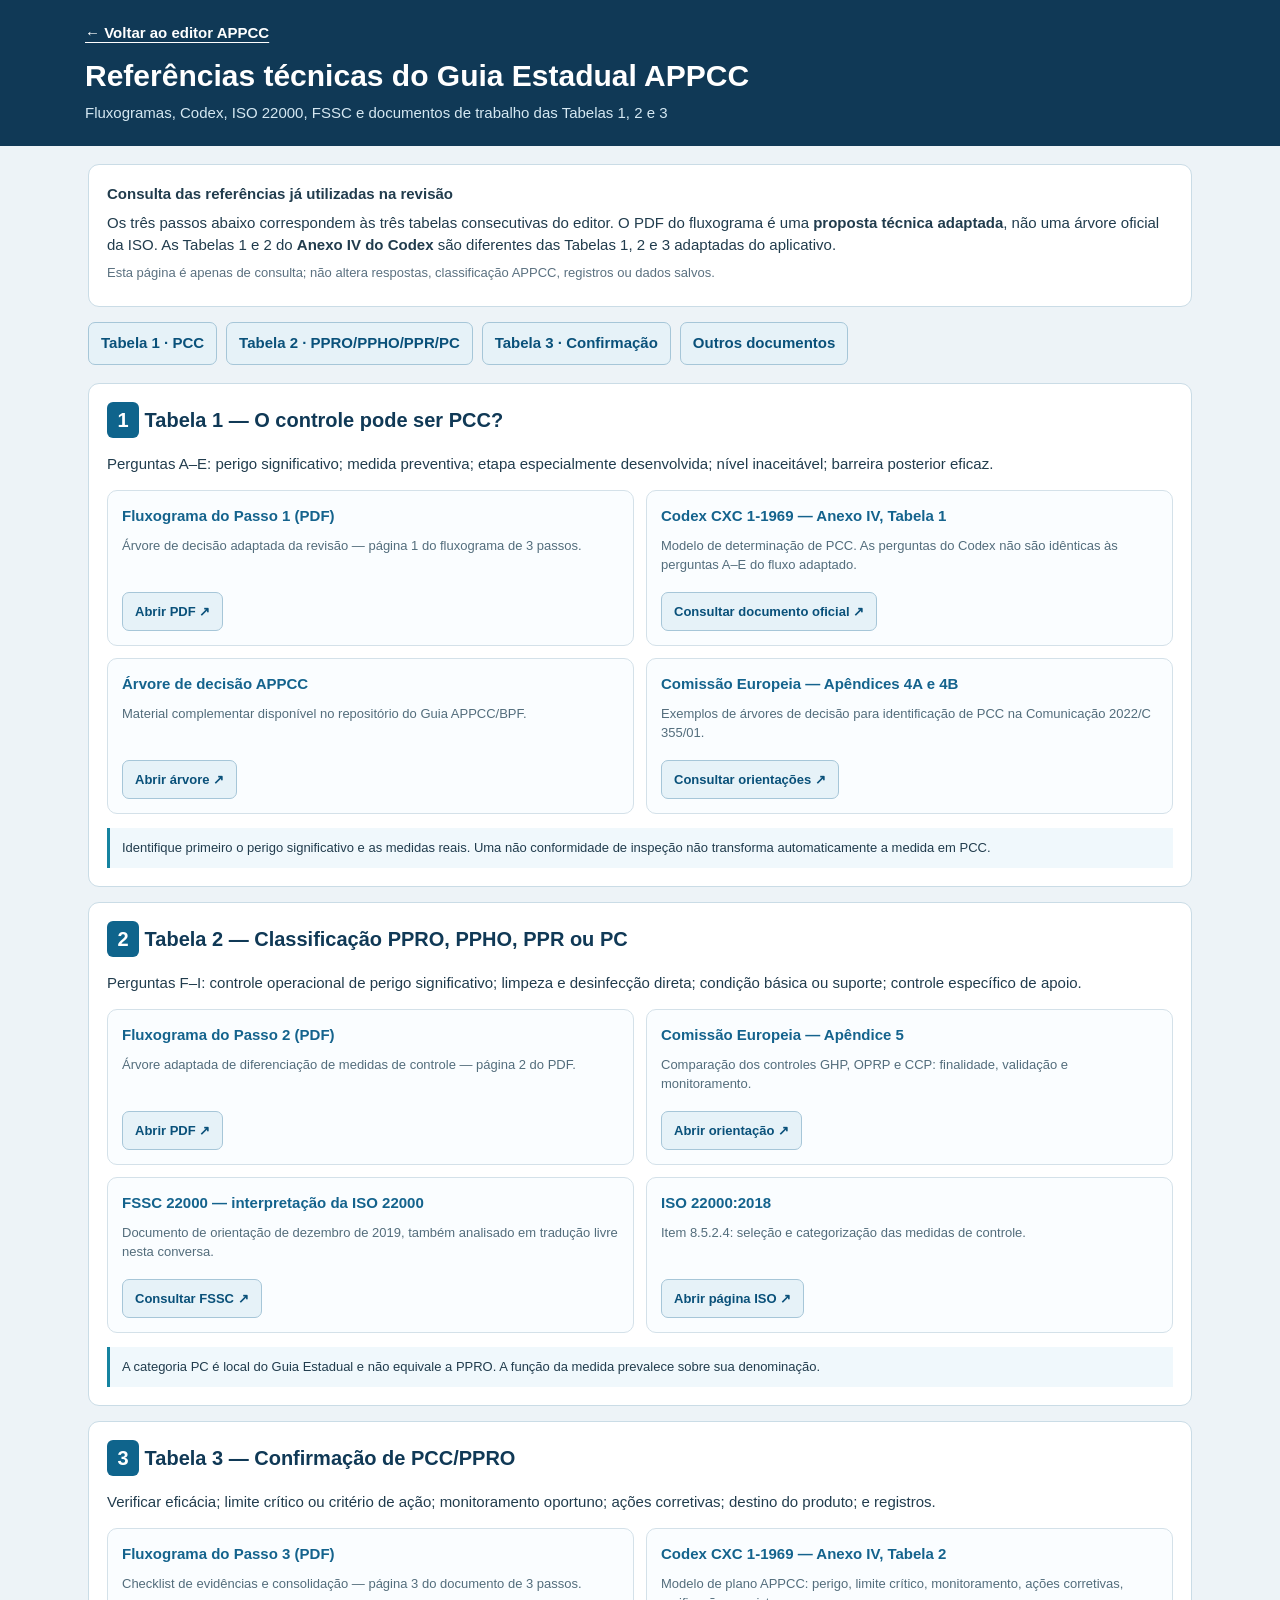
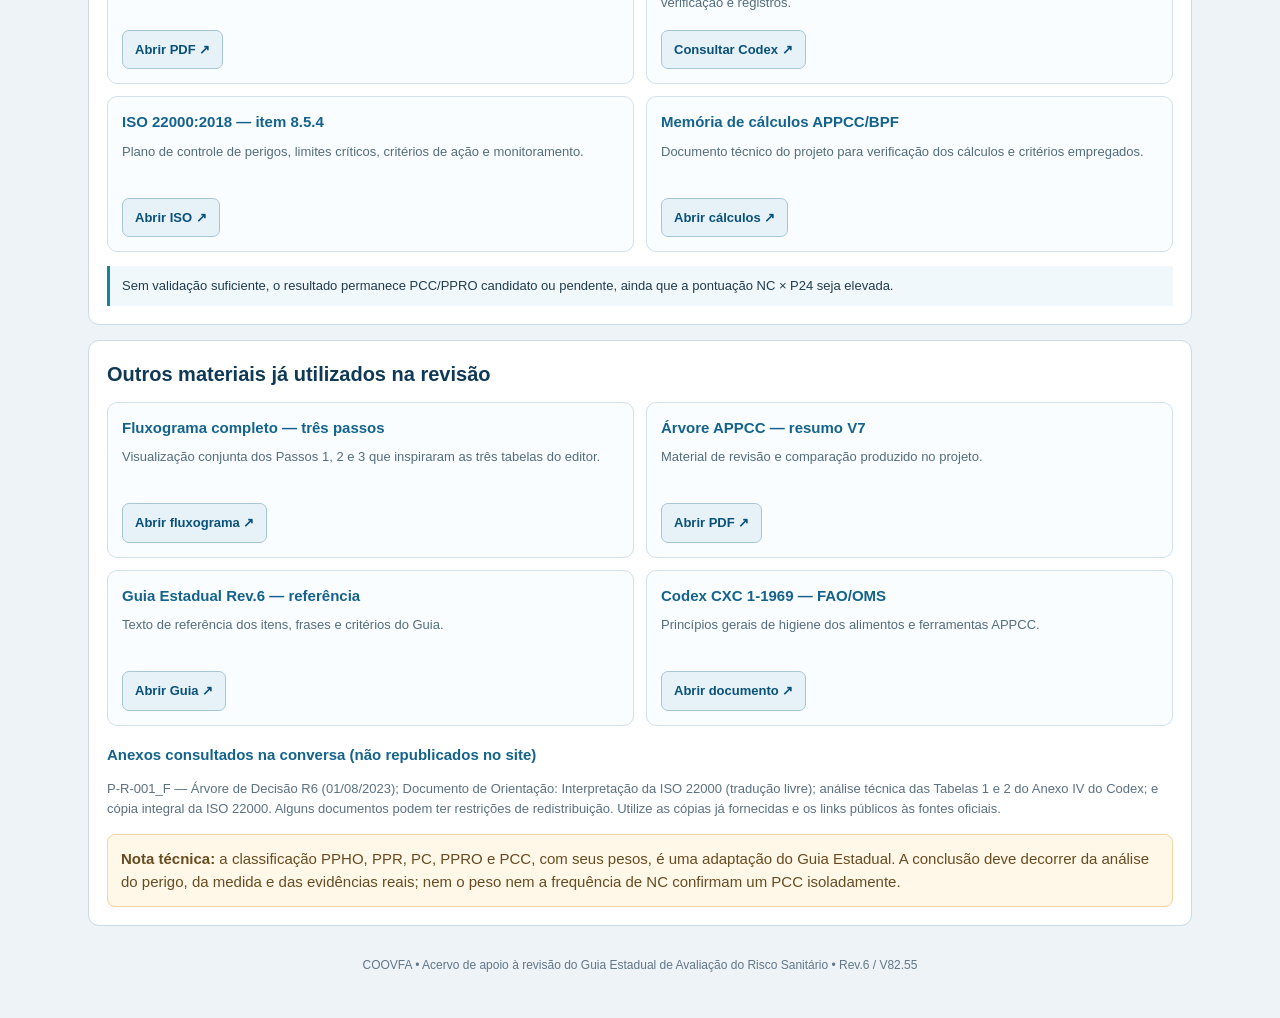
==== referencias.html @ 7331a913 "Adicionar acervo de referências das Tabelas APPCC 1, 2 e 3" ====
<!DOCTYPE html><html lang="pt-BR"><head><meta charset="utf-8"><meta name="viewport" content="width=device-width,initial-scale=1"><meta name="theme-color" content="#103956"><title>Referências técnicas — Guia Estadual APPCC</title><style>
:root{color-scheme:light;--navy:#103956;--blue:#14638d;--line:#cadce6;--ink:#213c4d;--bg:#edf3f7}*{box-sizing:border-box}body{margin:0;color:var(--ink);background:var(--bg);font:15px/1.5 Arial,sans-serif}header{background:var(--navy);color:white;padding:22px max(18px,calc((100vw - 1110px)/2))}header h1{margin:8px 0 4px;font-size:clamp(22px,3vw,30px)}header p{color:#d5e8f2;margin:0}.back{color:white;font-weight:700;text-decoration:underline;text-underline-offset:4px}main{max-width:1140px;margin:0 auto;padding:18px}.intro,section{background:#fff;border:1px solid var(--line);border-radius:11px;margin:0 0 15px;padding:18px}.intro p{margin:6px 0}nav{display:flex;flex-wrap:wrap;gap:9px;margin:12px 0 18px}nav a,.card a{color:#0a517a;background:#e6f2f8;border:1px solid #a6c6d8;padding:9px 12px;border-radius:7px;font-weight:700;text-decoration:none;display:inline-block}nav a:hover,.card a:hover{background:#d6ebf6}h2{margin:0 0 10px;color:var(--navy);font-size:20px}h3{color:var(--blue);margin:0 0 8px;font-size:15px}.refs{display:grid;grid-template-columns:repeat(2,minmax(0,1fr));gap:12px;margin-top:13px}.card{border:1px solid #d4e1e9;border-radius:10px;background:#fafdff;padding:14px;min-width:0}.card p{font-size:13px;color:#536d7c;min-height:46px;margin:0 0 10px}.card a{font-size:13px}.note{border-left:3px solid #1583a0;background:#f0f8fc;padding:10px 12px;font-size:13px;margin:14px 0 0}.num{display:inline-block;background:#0f648c;border-radius:6px;color:white;padding:3px 8px;min-width:32px;text-align:center}.warning{background:#fff8e8;border:1px solid #f0d59f;border-radius:8px;padding:13px;margin-top:16px;color:#684b20}.minor{font-size:13px;color:#5b7180}footer{font-size:12px;text-align:center;color:#617687;padding:15px 0 26px}@media(max-width:700px){main{padding:10px}.refs{grid-template-columns:1fr}.intro,section{padding:14px}nav a{flex:1;min-width:120px;text-align:center}.card p{min-height:auto}}
@media print{header{background:#fff!important;color:#111}header p,.back,nav,.card a{display:none!important}main{padding:0}.intro,section,.card{break-inside:avoid}}
</style></head><body><header><a class="back" href="./index.html">← Voltar ao editor APPCC</a><h1>Referências técnicas do Guia Estadual APPCC</h1><p>Fluxogramas, Codex, ISO 22000, FSSC e documentos de trabalho das Tabelas 1, 2 e 3</p></header><main><div class="intro"><b>Consulta das referências já utilizadas na revisão</b><p>Os três passos abaixo correspondem às três tabelas consecutivas do editor. O PDF do fluxograma é uma <b>proposta técnica adaptada</b>, não uma árvore oficial da ISO. As Tabelas 1 e 2 do <b>Anexo IV do Codex</b> são diferentes das Tabelas 1, 2 e 3 adaptadas do aplicativo.</p><p class="minor">Esta página é apenas de consulta; não altera respostas, classificação APPCC, registros ou dados salvos.</p></div><nav aria-label="Índice das referências"><a href="#tabela1">Tabela 1 · PCC</a><a href="#tabela2">Tabela 2 · PPRO/PPHO/PPR/PC</a><a href="#tabela3">Tabela 3 · Confirmação</a><a href="#outras">Outros documentos</a></nav><section id="tabela1"><h2><span class="num">1</span> Tabela 1 — O controle pode ser PCC?</h2><p>Perguntas A–E: perigo significativo; medida preventiva; etapa especialmente desenvolvida; nível inaceitável; barreira posterior eficaz.</p><div class="refs"><article class="card"><h3>Fluxograma do Passo 1 (PDF)</h3><p>Árvore de decisão adaptada da revisão — página 1 do fluxograma de 3 passos.</p><a href="https://github.com/wernermoura2-web/guia-appcc-bpf/blob/main/APPCC_Fluxogramas_Passos_1_2_3.pdf#page=1" target="_blank" rel="noopener noreferrer">Abrir PDF ↗</a></article><article class="card"><h3>Codex CXC 1-1969 — Anexo IV, Tabela 1</h3><p>Modelo de determinação de PCC. As perguntas do Codex não são idênticas às perguntas A–E do fluxo adaptado.</p><a href="https://www.fao.org/fao-who-codexalimentarius/sh-proxy/it/?lnk=1&amp;url=https%3A%2F%2Fworkspace.fao.org%2Fsites%2Fcodex%2FStandards%2FCXC+1-1969%2FCXC_001e.pdf" target="_blank" rel="noopener noreferrer">Consultar documento oficial ↗</a></article><article class="card"><h3>Árvore de decisão APPCC</h3><p>Material complementar disponível no repositório do Guia APPCC/BPF.</p><a href="https://github.com/wernermoura2-web/guia-appcc-bpf/blob/main/Arvore_Decisao_APPCC.pdf" target="_blank" rel="noopener noreferrer">Abrir árvore ↗</a></article><article class="card"><h3>Comissão Europeia — Apêndices 4A e 4B</h3><p>Exemplos de árvores de decisão para identificação de PCC na Comunicação 2022/C 355/01.</p><a href="https://eur-lex.europa.eu/legal-content/EN/TXT/?uri=OJ%3AJOC_2022_355_R_0001" target="_blank" rel="noopener noreferrer">Consultar orientações ↗</a></article></div><p class="note">Identifique primeiro o perigo significativo e as medidas reais. Uma não conformidade de inspeção não transforma automaticamente a medida em PCC.</p></section><section id="tabela2"><h2><span class="num">2</span> Tabela 2 — Classificação PPRO, PPHO, PPR ou PC</h2><p>Perguntas F–I: controle operacional de perigo significativo; limpeza e desinfecção direta; condição básica ou suporte; controle específico de apoio.</p><div class="refs"><article class="card"><h3>Fluxograma do Passo 2 (PDF)</h3><p>Árvore adaptada de diferenciação de medidas de controle — página 2 do PDF.</p><a href="https://github.com/wernermoura2-web/guia-appcc-bpf/blob/main/APPCC_Fluxogramas_Passos_1_2_3.pdf#page=2" target="_blank" rel="noopener noreferrer">Abrir PDF ↗</a></article><article class="card"><h3>Comissão Europeia — Apêndice 5</h3><p>Comparação dos controles GHP, OPRP e CCP: finalidade, validação e monitoramento.</p><a href="https://eur-lex.europa.eu/legal-content/EN/TXT/?uri=OJ%3AJOC_2022_355_R_0001" target="_blank" rel="noopener noreferrer">Abrir orientação ↗</a></article><article class="card"><h3>FSSC 22000 — interpretação da ISO 22000</h3><p>Documento de orientação de dezembro de 2019, também analisado em tradução livre nesta conversa.</p><a href="https://www.fssc.com/insights/new-guidance-document-iso-22000-interpretation/" target="_blank" rel="noopener noreferrer">Consultar FSSC ↗</a></article><article class="card"><h3>ISO 22000:2018</h3><p>Item 8.5.2.4: seleção e categorização das medidas de controle.</p><a href="https://www.iso.org/standard/65464.html" target="_blank" rel="noopener noreferrer">Abrir página ISO ↗</a></article></div><p class="note">A categoria PC é local do Guia Estadual e não equivale a PPRO. A função da medida prevalece sobre sua denominação.</p></section><section id="tabela3"><h2><span class="num">3</span> Tabela 3 — Confirmação de PCC/PPRO</h2><p>Verificar eficácia; limite crítico ou critério de ação; monitoramento oportuno; ações corretivas; destino do produto; e registros.</p><div class="refs"><article class="card"><h3>Fluxograma do Passo 3 (PDF)</h3><p>Checklist de evidências e consolidação — página 3 do documento de 3 passos.</p><a href="https://github.com/wernermoura2-web/guia-appcc-bpf/blob/main/APPCC_Fluxogramas_Passos_1_2_3.pdf#page=3" target="_blank" rel="noopener noreferrer">Abrir PDF ↗</a></article><article class="card"><h3>Codex CXC 1-1969 — Anexo IV, Tabela 2</h3><p>Modelo de plano APPCC: perigo, limite crítico, monitoramento, ações corretivas, verificação e registros.</p><a href="https://www.fao.org/fao-who-codexalimentarius/sh-proxy/it/?lnk=1&amp;url=https%3A%2F%2Fworkspace.fao.org%2Fsites%2Fcodex%2FStandards%2FCXC+1-1969%2FCXC_001e.pdf" target="_blank" rel="noopener noreferrer">Consultar Codex ↗</a></article><article class="card"><h3>ISO 22000:2018 — item 8.5.4</h3><p>Plano de controle de perigos, limites críticos, critérios de ação e monitoramento.</p><a href="https://www.iso.org/standard/65464.html" target="_blank" rel="noopener noreferrer">Abrir ISO ↗</a></article><article class="card"><h3>Memória de cálculos APPCC/BPF</h3><p>Documento técnico do projeto para verificação dos cálculos e critérios empregados.</p><a href="https://github.com/wernermoura2-web/guia-appcc-bpf/blob/main/Calculos_APPCC_BPF.pdf" target="_blank" rel="noopener noreferrer">Abrir cálculos ↗</a></article></div><p class="note">Sem validação suficiente, o resultado permanece PCC/PPRO candidato ou pendente, ainda que a pontuação NC × P24 seja elevada.</p></section><section id="outras"><h2>Outros materiais já utilizados na revisão</h2><div class="refs"><article class="card"><h3>Fluxograma completo — três passos</h3><p>Visualização conjunta dos Passos 1, 2 e 3 que inspiraram as três tabelas do editor.</p><a href="https://github.com/wernermoura2-web/guia-appcc-bpf/blob/main/APPCC_Fluxogramas_Passos_1_2_3.pdf" target="_blank" rel="noopener noreferrer">Abrir fluxograma ↗</a></article><article class="card"><h3>Árvore APPCC — resumo V7</h3><p>Material de revisão e comparação produzido no projeto.</p><a href="https://github.com/wernermoura2-web/revisao-guia/blob/man/APPCC_Arvore_Com_Caminhos_Resumo_V7.pdf" target="_blank" rel="noopener noreferrer">Abrir PDF ↗</a></article><article class="card"><h3>Guia Estadual Rev.6 — referência</h3><p>Texto de referência dos itens, frases e critérios do Guia.</p><a href="https://github.com/wernermoura2-web/revisao-guia/blob/man/Guia_Rev6_Referencia.pdf" target="_blank" rel="noopener noreferrer">Abrir Guia ↗</a></article><article class="card"><h3>Codex CXC 1-1969 — FAO/OMS</h3><p>Princípios gerais de higiene dos alimentos e ferramentas APPCC.</p><a href="https://www.fao.org/fao-who-codexalimentarius/sh-proxy/it/?lnk=1&amp;url=https%3A%2F%2Fworkspace.fao.org%2Fsites%2Fcodex%2FStandards%2FCXC+1-1969%2FCXC_001e.pdf" target="_blank" rel="noopener noreferrer">Abrir documento ↗</a></article></div><h3 style="margin-top:18px">Anexos consultados na conversa (não republicados no site)</h3><p class="minor">P-R-001_F — Árvore de Decisão R6 (01/08/2023); Documento de Orientação: Interpretação da ISO 22000 (tradução livre); análise técnica das Tabelas 1 e 2 do Anexo IV do Codex; e cópia integral da ISO 22000. Alguns documentos podem ter restrições de redistribuição. Utilize as cópias já fornecidas e os links públicos às fontes oficiais.</p><div class="warning"><b>Nota técnica:</b> a classificação PPHO, PPR, PC, PPRO e PCC, com seus pesos, é uma adaptação do Guia Estadual. A conclusão deve decorrer da análise do perigo, da medida e das evidências reais; nem o peso nem a frequência de NC confirmam um PCC isoladamente.</div></section><footer>COOVFA • Acervo de apoio à revisão do Guia Estadual de Avaliação do Risco Sanitário • Rev.6 / V82.55</footer></main></body></html>
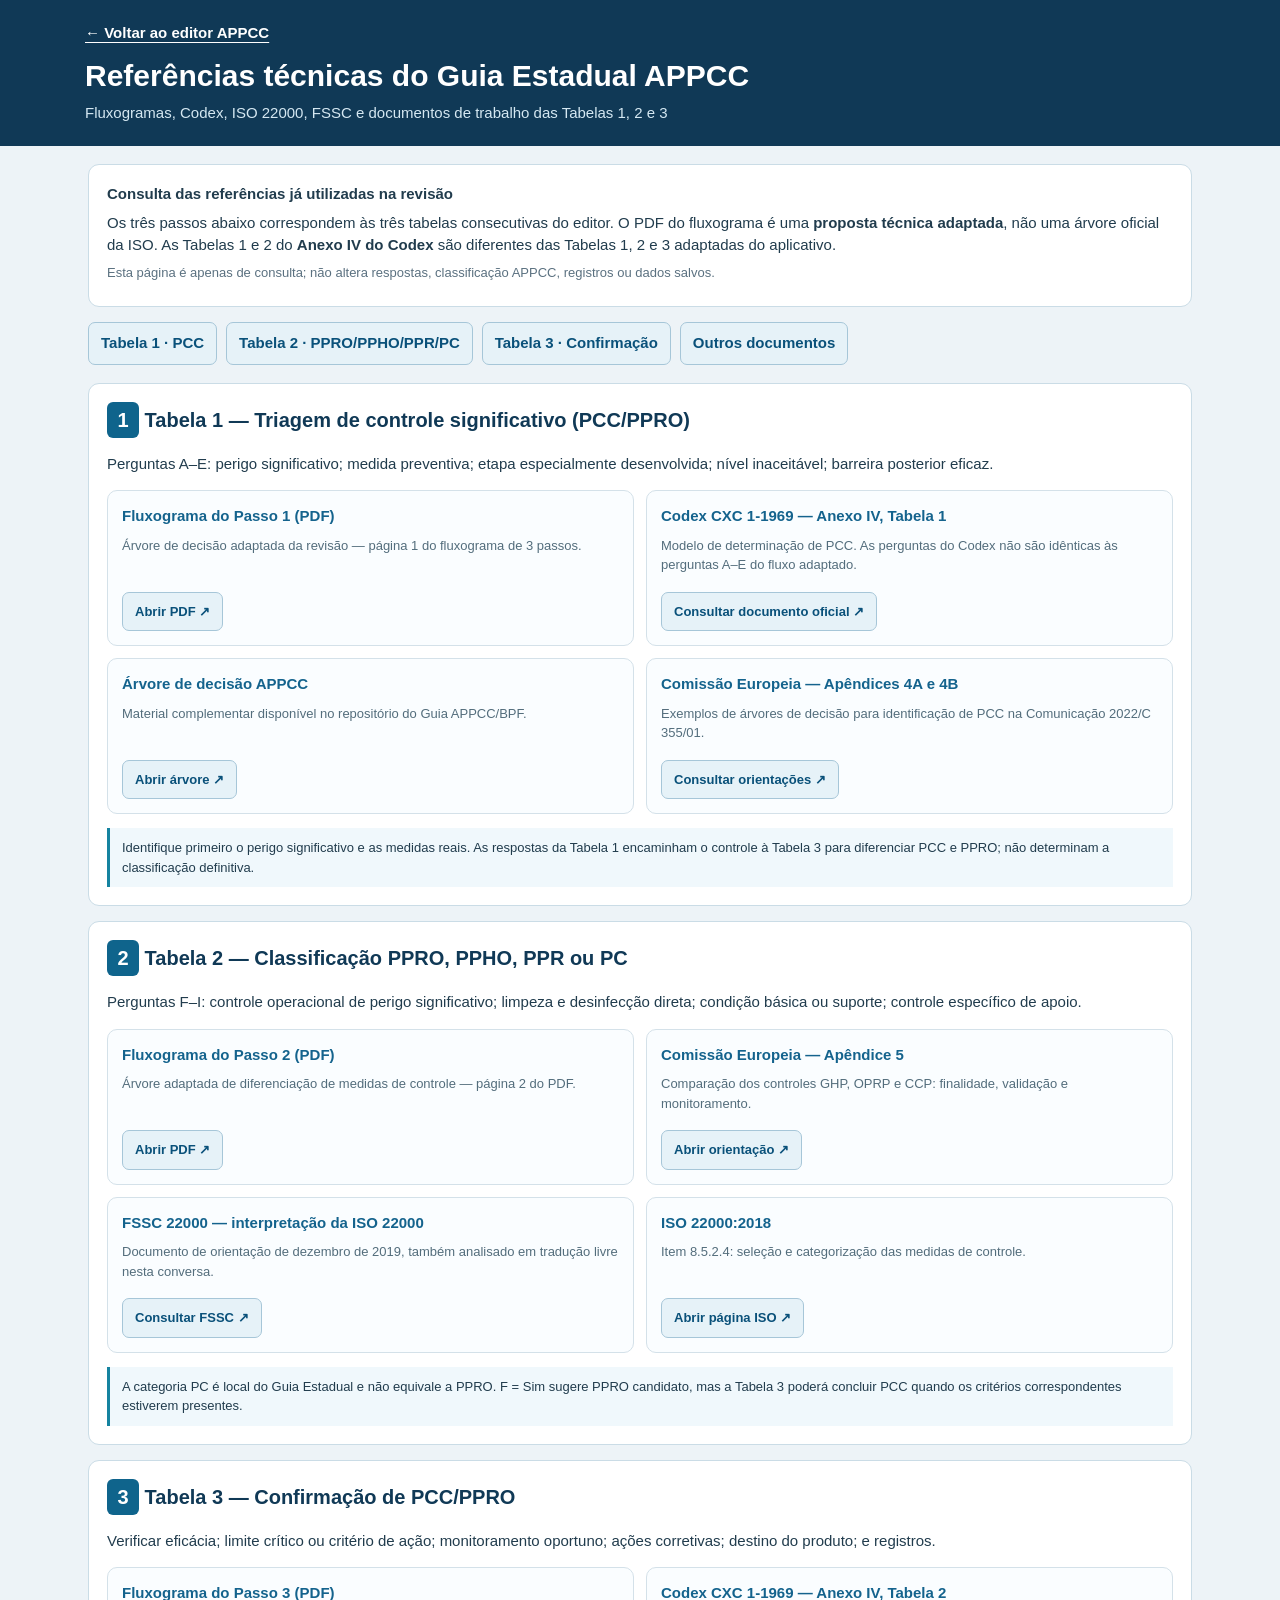
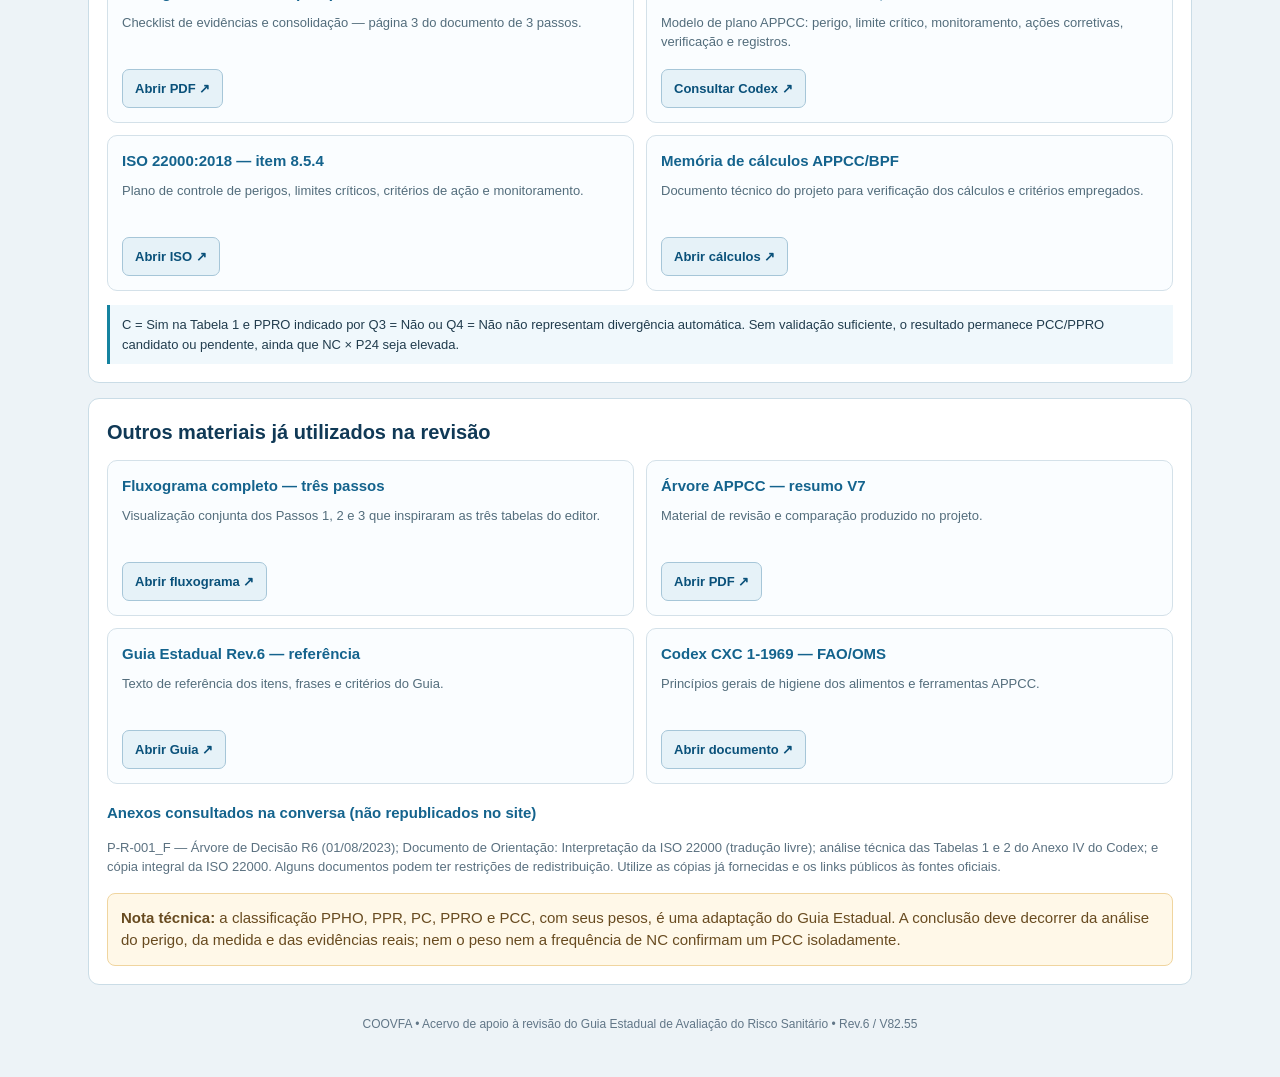
==== commit fef5dcf4: "Alinhar referências: T1 seleciona controle significativo e T3 distingue PCC/PPRO" ====
--- a/referencias.html
+++ b/referencias.html
@@ -1,4 +1,4 @@
 <!DOCTYPE html><html lang="pt-BR"><head><meta charset="utf-8"><meta name="viewport" content="width=device-width,initial-scale=1"><meta name="theme-color" content="#103956"><title>Referências técnicas — Guia Estadual APPCC</title><style>
 :root{color-scheme:light;--navy:#103956;--blue:#14638d;--line:#cadce6;--ink:#213c4d;--bg:#edf3f7}*{box-sizing:border-box}body{margin:0;color:var(--ink);background:var(--bg);font:15px/1.5 Arial,sans-serif}header{background:var(--navy);color:white;padding:22px max(18px,calc((100vw - 1110px)/2))}header h1{margin:8px 0 4px;font-size:clamp(22px,3vw,30px)}header p{color:#d5e8f2;margin:0}.back{color:white;font-weight:700;text-decoration:underline;text-underline-offset:4px}main{max-width:1140px;margin:0 auto;padding:18px}.intro,section{background:#fff;border:1px solid var(--line);border-radius:11px;margin:0 0 15px;padding:18px}.intro p{margin:6px 0}nav{display:flex;flex-wrap:wrap;gap:9px;margin:12px 0 18px}nav a,.card a{color:#0a517a;background:#e6f2f8;border:1px solid #a6c6d8;padding:9px 12px;border-radius:7px;font-weight:700;text-decoration:none;display:inline-block}nav a:hover,.card a:hover{background:#d6ebf6}h2{margin:0 0 10px;color:var(--navy);font-size:20px}h3{color:var(--blue);margin:0 0 8px;font-size:15px}.refs{display:grid;grid-template-columns:repeat(2,minmax(0,1fr));gap:12px;margin-top:13px}.card{border:1px solid #d4e1e9;border-radius:10px;background:#fafdff;padding:14px;min-width:0}.card p{font-size:13px;color:#536d7c;min-height:46px;margin:0 0 10px}.card a{font-size:13px}.note{border-left:3px solid #1583a0;background:#f0f8fc;padding:10px 12px;font-size:13px;margin:14px 0 0}.num{display:inline-block;background:#0f648c;border-radius:6px;color:white;padding:3px 8px;min-width:32px;text-align:center}.warning{background:#fff8e8;border:1px solid #f0d59f;border-radius:8px;padding:13px;margin-top:16px;color:#684b20}.minor{font-size:13px;color:#5b7180}footer{font-size:12px;text-align:center;color:#617687;padding:15px 0 26px}@media(max-width:700px){main{padding:10px}.refs{grid-template-columns:1fr}.intro,section{padding:14px}nav a{flex:1;min-width:120px;text-align:center}.card p{min-height:auto}}
 @media print{header{background:#fff!important;color:#111}header p,.back,nav,.card a{display:none!important}main{padding:0}.intro,section,.card{break-inside:avoid}}
-</style></head><body><header><a class="back" href="./index.html">← Voltar ao editor APPCC</a><h1>Referências técnicas do Guia Estadual APPCC</h1><p>Fluxogramas, Codex, ISO 22000, FSSC e documentos de trabalho das Tabelas 1, 2 e 3</p></header><main><div class="intro"><b>Consulta das referências já utilizadas na revisão</b><p>Os três passos abaixo correspondem às três tabelas consecutivas do editor. O PDF do fluxograma é uma <b>proposta técnica adaptada</b>, não uma árvore oficial da ISO. As Tabelas 1 e 2 do <b>Anexo IV do Codex</b> são diferentes das Tabelas 1, 2 e 3 adaptadas do aplicativo.</p><p class="minor">Esta página é apenas de consulta; não altera respostas, classificação APPCC, registros ou dados salvos.</p></div><nav aria-label="Índice das referências"><a href="#tabela1">Tabela 1 · PCC</a><a href="#tabela2">Tabela 2 · PPRO/PPHO/PPR/PC</a><a href="#tabela3">Tabela 3 · Confirmação</a><a href="#outras">Outros documentos</a></nav><section id="tabela1"><h2><span class="num">1</span> Tabela 1 — O controle pode ser PCC?</h2><p>Perguntas A–E: perigo significativo; medida preventiva; etapa especialmente desenvolvida; nível inaceitável; barreira posterior eficaz.</p><div class="refs"><article class="card"><h3>Fluxograma do Passo 1 (PDF)</h3><p>Árvore de decisão adaptada da revisão — página 1 do fluxograma de 3 passos.</p><a href="https://github.com/wernermoura2-web/guia-appcc-bpf/blob/main/APPCC_Fluxogramas_Passos_1_2_3.pdf#page=1" target="_blank" rel="noopener noreferrer">Abrir PDF ↗</a></article><article class="card"><h3>Codex CXC 1-1969 — Anexo IV, Tabela 1</h3><p>Modelo de determinação de PCC. As perguntas do Codex não são idênticas às perguntas A–E do fluxo adaptado.</p><a href="https://www.fao.org/fao-who-codexalimentarius/sh-proxy/it/?lnk=1&amp;url=https%3A%2F%2Fworkspace.fao.org%2Fsites%2Fcodex%2FStandards%2FCXC+1-1969%2FCXC_001e.pdf" target="_blank" rel="noopener noreferrer">Consultar documento oficial ↗</a></article><article class="card"><h3>Árvore de decisão APPCC</h3><p>Material complementar disponível no repositório do Guia APPCC/BPF.</p><a href="https://github.com/wernermoura2-web/guia-appcc-bpf/blob/main/Arvore_Decisao_APPCC.pdf" target="_blank" rel="noopener noreferrer">Abrir árvore ↗</a></article><article class="card"><h3>Comissão Europeia — Apêndices 4A e 4B</h3><p>Exemplos de árvores de decisão para identificação de PCC na Comunicação 2022/C 355/01.</p><a href="https://eur-lex.europa.eu/legal-content/EN/TXT/?uri=OJ%3AJOC_2022_355_R_0001" target="_blank" rel="noopener noreferrer">Consultar orientações ↗</a></article></div><p class="note">Identifique primeiro o perigo significativo e as medidas reais. Uma não conformidade de inspeção não transforma automaticamente a medida em PCC.</p></section><section id="tabela2"><h2><span class="num">2</span> Tabela 2 — Classificação PPRO, PPHO, PPR ou PC</h2><p>Perguntas F–I: controle operacional de perigo significativo; limpeza e desinfecção direta; condição básica ou suporte; controle específico de apoio.</p><div class="refs"><article class="card"><h3>Fluxograma do Passo 2 (PDF)</h3><p>Árvore adaptada de diferenciação de medidas de controle — página 2 do PDF.</p><a href="https://github.com/wernermoura2-web/guia-appcc-bpf/blob/main/APPCC_Fluxogramas_Passos_1_2_3.pdf#page=2" target="_blank" rel="noopener noreferrer">Abrir PDF ↗</a></article><article class="card"><h3>Comissão Europeia — Apêndice 5</h3><p>Comparação dos controles GHP, OPRP e CCP: finalidade, validação e monitoramento.</p><a href="https://eur-lex.europa.eu/legal-content/EN/TXT/?uri=OJ%3AJOC_2022_355_R_0001" target="_blank" rel="noopener noreferrer">Abrir orientação ↗</a></article><article class="card"><h3>FSSC 22000 — interpretação da ISO 22000</h3><p>Documento de orientação de dezembro de 2019, também analisado em tradução livre nesta conversa.</p><a href="https://www.fssc.com/insights/new-guidance-document-iso-22000-interpretation/" target="_blank" rel="noopener noreferrer">Consultar FSSC ↗</a></article><article class="card"><h3>ISO 22000:2018</h3><p>Item 8.5.2.4: seleção e categorização das medidas de controle.</p><a href="https://www.iso.org/standard/65464.html" target="_blank" rel="noopener noreferrer">Abrir página ISO ↗</a></article></div><p class="note">A categoria PC é local do Guia Estadual e não equivale a PPRO. A função da medida prevalece sobre sua denominação.</p></section><section id="tabela3"><h2><span class="num">3</span> Tabela 3 — Confirmação de PCC/PPRO</h2><p>Verificar eficácia; limite crítico ou critério de ação; monitoramento oportuno; ações corretivas; destino do produto; e registros.</p><div class="refs"><article class="card"><h3>Fluxograma do Passo 3 (PDF)</h3><p>Checklist de evidências e consolidação — página 3 do documento de 3 passos.</p><a href="https://github.com/wernermoura2-web/guia-appcc-bpf/blob/main/APPCC_Fluxogramas_Passos_1_2_3.pdf#page=3" target="_blank" rel="noopener noreferrer">Abrir PDF ↗</a></article><article class="card"><h3>Codex CXC 1-1969 — Anexo IV, Tabela 2</h3><p>Modelo de plano APPCC: perigo, limite crítico, monitoramento, ações corretivas, verificação e registros.</p><a href="https://www.fao.org/fao-who-codexalimentarius/sh-proxy/it/?lnk=1&amp;url=https%3A%2F%2Fworkspace.fao.org%2Fsites%2Fcodex%2FStandards%2FCXC+1-1969%2FCXC_001e.pdf" target="_blank" rel="noopener noreferrer">Consultar Codex ↗</a></article><article class="card"><h3>ISO 22000:2018 — item 8.5.4</h3><p>Plano de controle de perigos, limites críticos, critérios de ação e monitoramento.</p><a href="https://www.iso.org/standard/65464.html" target="_blank" rel="noopener noreferrer">Abrir ISO ↗</a></article><article class="card"><h3>Memória de cálculos APPCC/BPF</h3><p>Documento técnico do projeto para verificação dos cálculos e critérios empregados.</p><a href="https://github.com/wernermoura2-web/guia-appcc-bpf/blob/main/Calculos_APPCC_BPF.pdf" target="_blank" rel="noopener noreferrer">Abrir cálculos ↗</a></article></div><p class="note">Sem validação suficiente, o resultado permanece PCC/PPRO candidato ou pendente, ainda que a pontuação NC × P24 seja elevada.</p></section><section id="outras"><h2>Outros materiais já utilizados na revisão</h2><div class="refs"><article class="card"><h3>Fluxograma completo — três passos</h3><p>Visualização conjunta dos Passos 1, 2 e 3 que inspiraram as três tabelas do editor.</p><a href="https://github.com/wernermoura2-web/guia-appcc-bpf/blob/main/APPCC_Fluxogramas_Passos_1_2_3.pdf" target="_blank" rel="noopener noreferrer">Abrir fluxograma ↗</a></article><article class="card"><h3>Árvore APPCC — resumo V7</h3><p>Material de revisão e comparação produzido no projeto.</p><a href="https://github.com/wernermoura2-web/revisao-guia/blob/man/APPCC_Arvore_Com_Caminhos_Resumo_V7.pdf" target="_blank" rel="noopener noreferrer">Abrir PDF ↗</a></article><article class="card"><h3>Guia Estadual Rev.6 — referência</h3><p>Texto de referência dos itens, frases e critérios do Guia.</p><a href="https://github.com/wernermoura2-web/revisao-guia/blob/man/Guia_Rev6_Referencia.pdf" target="_blank" rel="noopener noreferrer">Abrir Guia ↗</a></article><article class="card"><h3>Codex CXC 1-1969 — FAO/OMS</h3><p>Princípios gerais de higiene dos alimentos e ferramentas APPCC.</p><a href="https://www.fao.org/fao-who-codexalimentarius/sh-proxy/it/?lnk=1&amp;url=https%3A%2F%2Fworkspace.fao.org%2Fsites%2Fcodex%2FStandards%2FCXC+1-1969%2FCXC_001e.pdf" target="_blank" rel="noopener noreferrer">Abrir documento ↗</a></article></div><h3 style="margin-top:18px">Anexos consultados na conversa (não republicados no site)</h3><p class="minor">P-R-001_F — Árvore de Decisão R6 (01/08/2023); Documento de Orientação: Interpretação da ISO 22000 (tradução livre); análise técnica das Tabelas 1 e 2 do Anexo IV do Codex; e cópia integral da ISO 22000. Alguns documentos podem ter restrições de redistribuição. Utilize as cópias já fornecidas e os links públicos às fontes oficiais.</p><div class="warning"><b>Nota técnica:</b> a classificação PPHO, PPR, PC, PPRO e PCC, com seus pesos, é uma adaptação do Guia Estadual. A conclusão deve decorrer da análise do perigo, da medida e das evidências reais; nem o peso nem a frequência de NC confirmam um PCC isoladamente.</div></section><footer>COOVFA • Acervo de apoio à revisão do Guia Estadual de Avaliação do Risco Sanitário • Rev.6 / V82.55</footer></main></body></html>+</style></head><body><header><a class="back" href="./index.html">← Voltar ao editor APPCC</a><h1>Referências técnicas do Guia Estadual APPCC</h1><p>Fluxogramas, Codex, ISO 22000, FSSC e documentos de trabalho das Tabelas 1, 2 e 3</p></header><main><div class="intro"><b>Consulta das referências já utilizadas na revisão</b><p>Os três passos abaixo correspondem às três tabelas consecutivas do editor. O PDF do fluxograma é uma <b>proposta técnica adaptada</b>, não uma árvore oficial da ISO. As Tabelas 1 e 2 do <b>Anexo IV do Codex</b> são diferentes das Tabelas 1, 2 e 3 adaptadas do aplicativo.</p><p class="minor">Esta página é apenas de consulta; não altera respostas, classificação APPCC, registros ou dados salvos.</p></div><nav aria-label="Índice das referências"><a href="#tabela1">Tabela 1 · PCC</a><a href="#tabela2">Tabela 2 · PPRO/PPHO/PPR/PC</a><a href="#tabela3">Tabela 3 · Confirmação</a><a href="#outras">Outros documentos</a></nav><section id="tabela1"><h2><span class="num">1</span> Tabela 1 — Triagem de controle significativo (PCC/PPRO)</h2><p>Perguntas A–E: perigo significativo; medida preventiva; etapa especialmente desenvolvida; nível inaceitável; barreira posterior eficaz.</p><div class="refs"><article class="card"><h3>Fluxograma do Passo 1 (PDF)</h3><p>Árvore de decisão adaptada da revisão — página 1 do fluxograma de 3 passos.</p><a href="https://github.com/wernermoura2-web/guia-appcc-bpf/blob/main/APPCC_Fluxogramas_Passos_1_2_3.pdf#page=1" target="_blank" rel="noopener noreferrer">Abrir PDF ↗</a></article><article class="card"><h3>Codex CXC 1-1969 — Anexo IV, Tabela 1</h3><p>Modelo de determinação de PCC. As perguntas do Codex não são idênticas às perguntas A–E do fluxo adaptado.</p><a href="https://www.fao.org/fao-who-codexalimentarius/sh-proxy/it/?lnk=1&amp;url=https%3A%2F%2Fworkspace.fao.org%2Fsites%2Fcodex%2FStandards%2FCXC+1-1969%2FCXC_001e.pdf" target="_blank" rel="noopener noreferrer">Consultar documento oficial ↗</a></article><article class="card"><h3>Árvore de decisão APPCC</h3><p>Material complementar disponível no repositório do Guia APPCC/BPF.</p><a href="https://github.com/wernermoura2-web/guia-appcc-bpf/blob/main/Arvore_Decisao_APPCC.pdf" target="_blank" rel="noopener noreferrer">Abrir árvore ↗</a></article><article class="card"><h3>Comissão Europeia — Apêndices 4A e 4B</h3><p>Exemplos de árvores de decisão para identificação de PCC na Comunicação 2022/C 355/01.</p><a href="https://eur-lex.europa.eu/legal-content/EN/TXT/?uri=OJ%3AJOC_2022_355_R_0001" target="_blank" rel="noopener noreferrer">Consultar orientações ↗</a></article></div><p class="note">Identifique primeiro o perigo significativo e as medidas reais. As respostas da Tabela 1 encaminham o controle à Tabela 3 para diferenciar PCC e PPRO; não determinam a classificação definitiva.</p></section><section id="tabela2"><h2><span class="num">2</span> Tabela 2 — Classificação PPRO, PPHO, PPR ou PC</h2><p>Perguntas F–I: controle operacional de perigo significativo; limpeza e desinfecção direta; condição básica ou suporte; controle específico de apoio.</p><div class="refs"><article class="card"><h3>Fluxograma do Passo 2 (PDF)</h3><p>Árvore adaptada de diferenciação de medidas de controle — página 2 do PDF.</p><a href="https://github.com/wernermoura2-web/guia-appcc-bpf/blob/main/APPCC_Fluxogramas_Passos_1_2_3.pdf#page=2" target="_blank" rel="noopener noreferrer">Abrir PDF ↗</a></article><article class="card"><h3>Comissão Europeia — Apêndice 5</h3><p>Comparação dos controles GHP, OPRP e CCP: finalidade, validação e monitoramento.</p><a href="https://eur-lex.europa.eu/legal-content/EN/TXT/?uri=OJ%3AJOC_2022_355_R_0001" target="_blank" rel="noopener noreferrer">Abrir orientação ↗</a></article><article class="card"><h3>FSSC 22000 — interpretação da ISO 22000</h3><p>Documento de orientação de dezembro de 2019, também analisado em tradução livre nesta conversa.</p><a href="https://www.fssc.com/insights/new-guidance-document-iso-22000-interpretation/" target="_blank" rel="noopener noreferrer">Consultar FSSC ↗</a></article><article class="card"><h3>ISO 22000:2018</h3><p>Item 8.5.2.4: seleção e categorização das medidas de controle.</p><a href="https://www.iso.org/standard/65464.html" target="_blank" rel="noopener noreferrer">Abrir página ISO ↗</a></article></div><p class="note">A categoria PC é local do Guia Estadual e não equivale a PPRO. F = Sim sugere PPRO candidato, mas a Tabela 3 poderá concluir PCC quando os critérios correspondentes estiverem presentes.</p></section><section id="tabela3"><h2><span class="num">3</span> Tabela 3 — Confirmação de PCC/PPRO</h2><p>Verificar eficácia; limite crítico ou critério de ação; monitoramento oportuno; ações corretivas; destino do produto; e registros.</p><div class="refs"><article class="card"><h3>Fluxograma do Passo 3 (PDF)</h3><p>Checklist de evidências e consolidação — página 3 do documento de 3 passos.</p><a href="https://github.com/wernermoura2-web/guia-appcc-bpf/blob/main/APPCC_Fluxogramas_Passos_1_2_3.pdf#page=3" target="_blank" rel="noopener noreferrer">Abrir PDF ↗</a></article><article class="card"><h3>Codex CXC 1-1969 — Anexo IV, Tabela 2</h3><p>Modelo de plano APPCC: perigo, limite crítico, monitoramento, ações corretivas, verificação e registros.</p><a href="https://www.fao.org/fao-who-codexalimentarius/sh-proxy/it/?lnk=1&amp;url=https%3A%2F%2Fworkspace.fao.org%2Fsites%2Fcodex%2FStandards%2FCXC+1-1969%2FCXC_001e.pdf" target="_blank" rel="noopener noreferrer">Consultar Codex ↗</a></article><article class="card"><h3>ISO 22000:2018 — item 8.5.4</h3><p>Plano de controle de perigos, limites críticos, critérios de ação e monitoramento.</p><a href="https://www.iso.org/standard/65464.html" target="_blank" rel="noopener noreferrer">Abrir ISO ↗</a></article><article class="card"><h3>Memória de cálculos APPCC/BPF</h3><p>Documento técnico do projeto para verificação dos cálculos e critérios empregados.</p><a href="https://github.com/wernermoura2-web/guia-appcc-bpf/blob/main/Calculos_APPCC_BPF.pdf" target="_blank" rel="noopener noreferrer">Abrir cálculos ↗</a></article></div><p class="note">C = Sim na Tabela 1 e PPRO indicado por Q3 = Não ou Q4 = Não não representam divergência automática. Sem validação suficiente, o resultado permanece PCC/PPRO candidato ou pendente, ainda que NC × P24 seja elevada.</p></section><section id="outras"><h2>Outros materiais já utilizados na revisão</h2><div class="refs"><article class="card"><h3>Fluxograma completo — três passos</h3><p>Visualização conjunta dos Passos 1, 2 e 3 que inspiraram as três tabelas do editor.</p><a href="https://github.com/wernermoura2-web/guia-appcc-bpf/blob/main/APPCC_Fluxogramas_Passos_1_2_3.pdf" target="_blank" rel="noopener noreferrer">Abrir fluxograma ↗</a></article><article class="card"><h3>Árvore APPCC — resumo V7</h3><p>Material de revisão e comparação produzido no projeto.</p><a href="https://github.com/wernermoura2-web/revisao-guia/blob/man/APPCC_Arvore_Com_Caminhos_Resumo_V7.pdf" target="_blank" rel="noopener noreferrer">Abrir PDF ↗</a></article><article class="card"><h3>Guia Estadual Rev.6 — referência</h3><p>Texto de referência dos itens, frases e critérios do Guia.</p><a href="https://github.com/wernermoura2-web/revisao-guia/blob/man/Guia_Rev6_Referencia.pdf" target="_blank" rel="noopener noreferrer">Abrir Guia ↗</a></article><article class="card"><h3>Codex CXC 1-1969 — FAO/OMS</h3><p>Princípios gerais de higiene dos alimentos e ferramentas APPCC.</p><a href="https://www.fao.org/fao-who-codexalimentarius/sh-proxy/it/?lnk=1&amp;url=https%3A%2F%2Fworkspace.fao.org%2Fsites%2Fcodex%2FStandards%2FCXC+1-1969%2FCXC_001e.pdf" target="_blank" rel="noopener noreferrer">Abrir documento ↗</a></article></div><h3 style="margin-top:18px">Anexos consultados na conversa (não republicados no site)</h3><p class="minor">P-R-001_F — Árvore de Decisão R6 (01/08/2023); Documento de Orientação: Interpretação da ISO 22000 (tradução livre); análise técnica das Tabelas 1 e 2 do Anexo IV do Codex; e cópia integral da ISO 22000. Alguns documentos podem ter restrições de redistribuição. Utilize as cópias já fornecidas e os links públicos às fontes oficiais.</p><div class="warning"><b>Nota técnica:</b> a classificação PPHO, PPR, PC, PPRO e PCC, com seus pesos, é uma adaptação do Guia Estadual. A conclusão deve decorrer da análise do perigo, da medida e das evidências reais; nem o peso nem a frequência de NC confirmam um PCC isoladamente.</div></section><footer>COOVFA • Acervo de apoio à revisão do Guia Estadual de Avaliação do Risco Sanitário • Rev.6 / V82.55</footer></main></body></html>
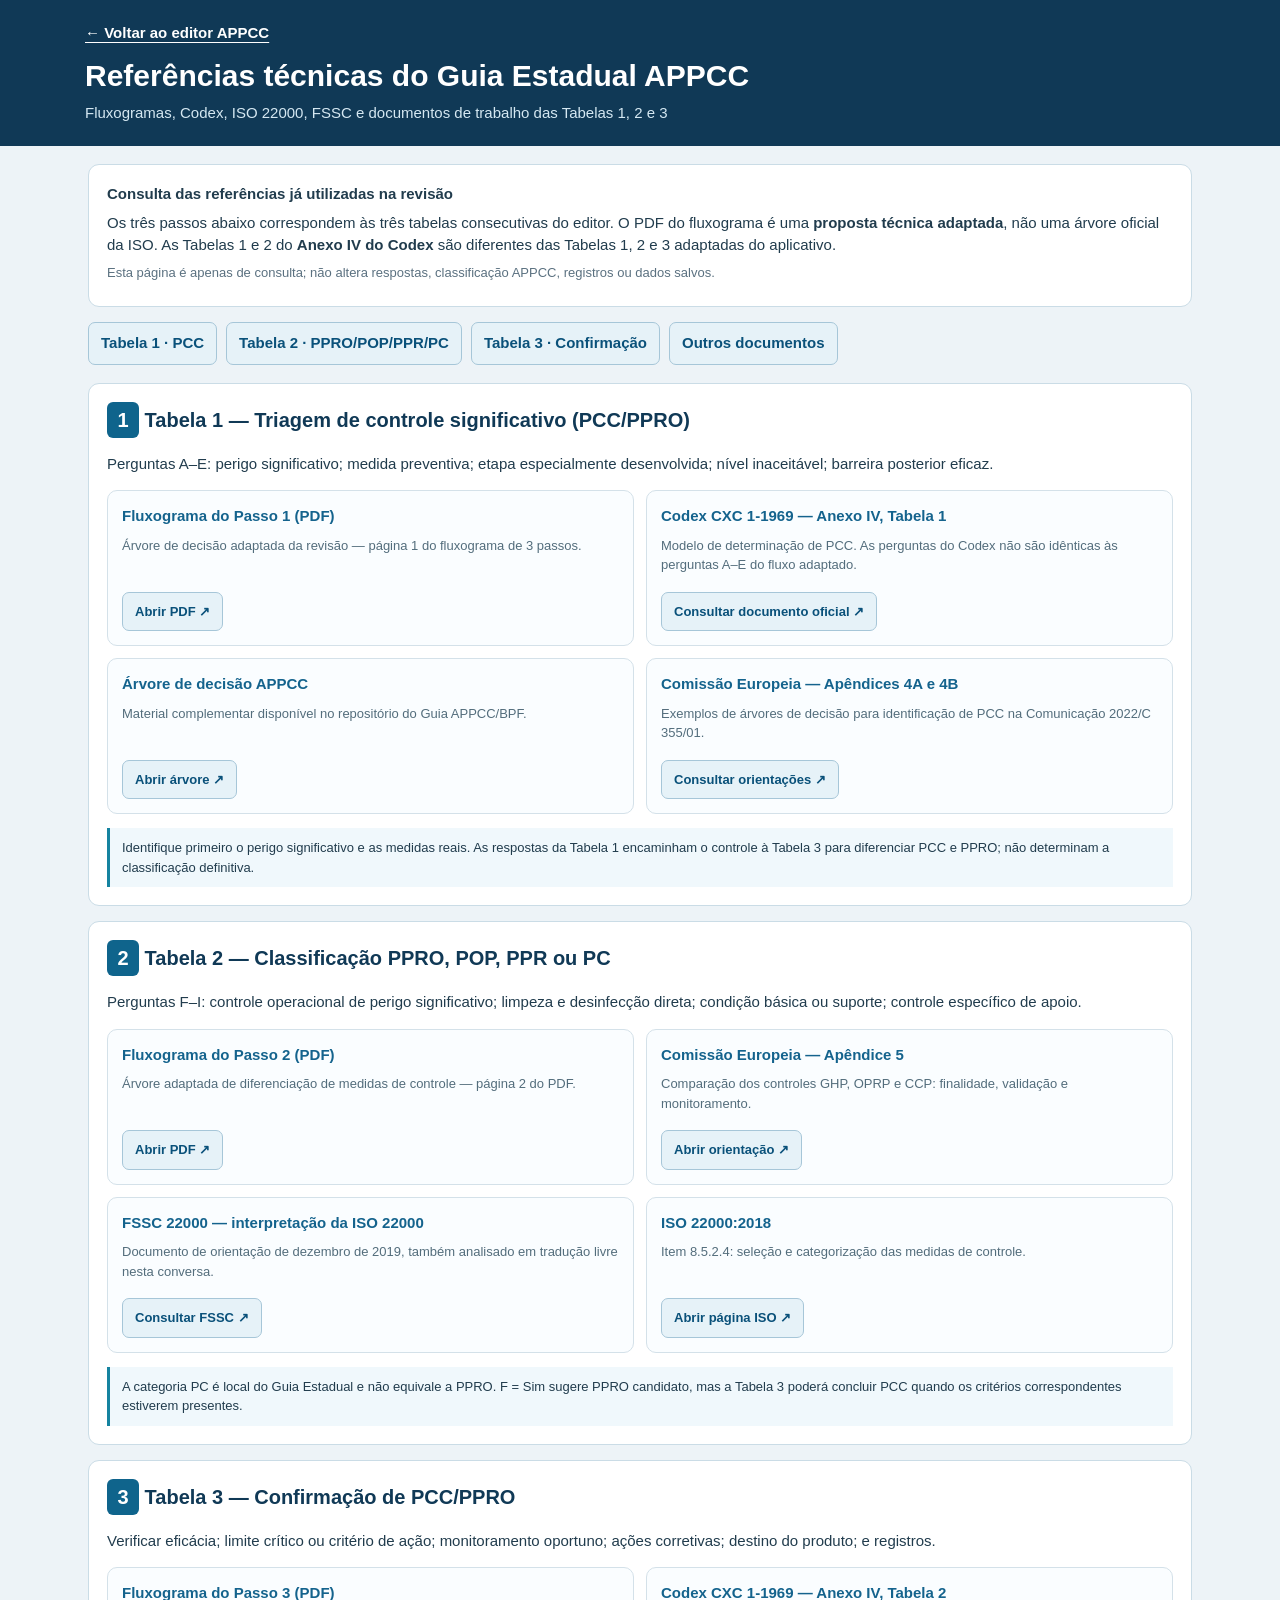
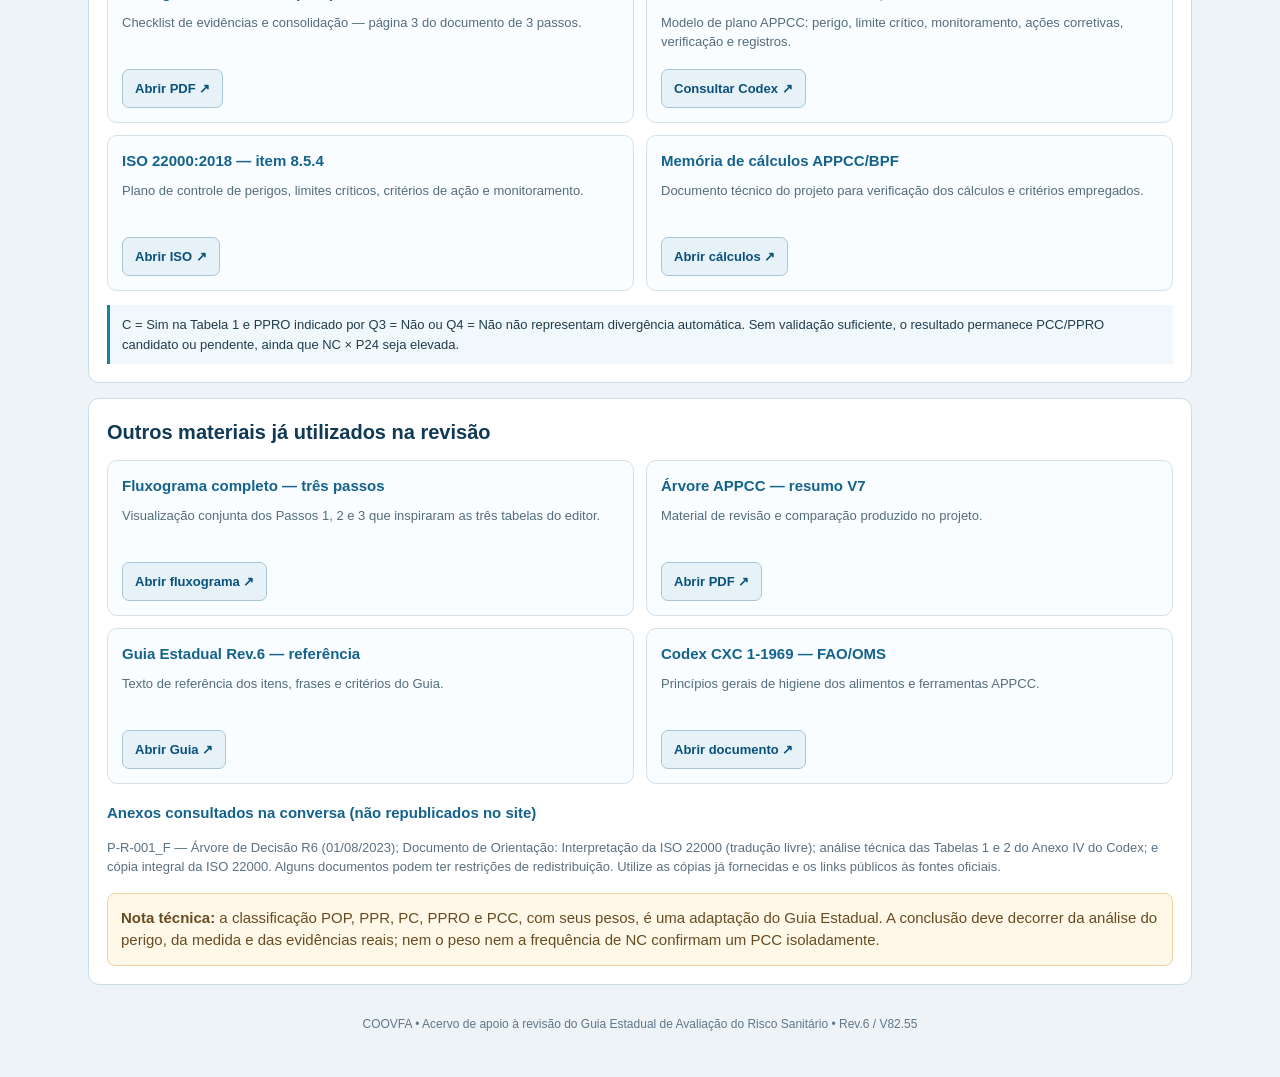
==== commit f129dcd8: "Use POP consistently in review screens and references" ====
--- a/referencias.html
+++ b/referencias.html
@@ -1,4 +1,4 @@
 <!DOCTYPE html><html lang="pt-BR"><head><meta charset="utf-8"><meta name="viewport" content="width=device-width,initial-scale=1"><meta name="theme-color" content="#103956"><title>Referências técnicas — Guia Estadual APPCC</title><style>
 :root{color-scheme:light;--navy:#103956;--blue:#14638d;--line:#cadce6;--ink:#213c4d;--bg:#edf3f7}*{box-sizing:border-box}body{margin:0;color:var(--ink);background:var(--bg);font:15px/1.5 Arial,sans-serif}header{background:var(--navy);color:white;padding:22px max(18px,calc((100vw - 1110px)/2))}header h1{margin:8px 0 4px;font-size:clamp(22px,3vw,30px)}header p{color:#d5e8f2;margin:0}.back{color:white;font-weight:700;text-decoration:underline;text-underline-offset:4px}main{max-width:1140px;margin:0 auto;padding:18px}.intro,section{background:#fff;border:1px solid var(--line);border-radius:11px;margin:0 0 15px;padding:18px}.intro p{margin:6px 0}nav{display:flex;flex-wrap:wrap;gap:9px;margin:12px 0 18px}nav a,.card a{color:#0a517a;background:#e6f2f8;border:1px solid #a6c6d8;padding:9px 12px;border-radius:7px;font-weight:700;text-decoration:none;display:inline-block}nav a:hover,.card a:hover{background:#d6ebf6}h2{margin:0 0 10px;color:var(--navy);font-size:20px}h3{color:var(--blue);margin:0 0 8px;font-size:15px}.refs{display:grid;grid-template-columns:repeat(2,minmax(0,1fr));gap:12px;margin-top:13px}.card{border:1px solid #d4e1e9;border-radius:10px;background:#fafdff;padding:14px;min-width:0}.card p{font-size:13px;color:#536d7c;min-height:46px;margin:0 0 10px}.card a{font-size:13px}.note{border-left:3px solid #1583a0;background:#f0f8fc;padding:10px 12px;font-size:13px;margin:14px 0 0}.num{display:inline-block;background:#0f648c;border-radius:6px;color:white;padding:3px 8px;min-width:32px;text-align:center}.warning{background:#fff8e8;border:1px solid #f0d59f;border-radius:8px;padding:13px;margin-top:16px;color:#684b20}.minor{font-size:13px;color:#5b7180}footer{font-size:12px;text-align:center;color:#617687;padding:15px 0 26px}@media(max-width:700px){main{padding:10px}.refs{grid-template-columns:1fr}.intro,section{padding:14px}nav a{flex:1;min-width:120px;text-align:center}.card p{min-height:auto}}
 @media print{header{background:#fff!important;color:#111}header p,.back,nav,.card a{display:none!important}main{padding:0}.intro,section,.card{break-inside:avoid}}
-</style></head><body><header><a class="back" href="./index.html">← Voltar ao editor APPCC</a><h1>Referências técnicas do Guia Estadual APPCC</h1><p>Fluxogramas, Codex, ISO 22000, FSSC e documentos de trabalho das Tabelas 1, 2 e 3</p></header><main><div class="intro"><b>Consulta das referências já utilizadas na revisão</b><p>Os três passos abaixo correspondem às três tabelas consecutivas do editor. O PDF do fluxograma é uma <b>proposta técnica adaptada</b>, não uma árvore oficial da ISO. As Tabelas 1 e 2 do <b>Anexo IV do Codex</b> são diferentes das Tabelas 1, 2 e 3 adaptadas do aplicativo.</p><p class="minor">Esta página é apenas de consulta; não altera respostas, classificação APPCC, registros ou dados salvos.</p></div><nav aria-label="Índice das referências"><a href="#tabela1">Tabela 1 · PCC</a><a href="#tabela2">Tabela 2 · PPRO/PPHO/PPR/PC</a><a href="#tabela3">Tabela 3 · Confirmação</a><a href="#outras">Outros documentos</a></nav><section id="tabela1"><h2><span class="num">1</span> Tabela 1 — Triagem de controle significativo (PCC/PPRO)</h2><p>Perguntas A–E: perigo significativo; medida preventiva; etapa especialmente desenvolvida; nível inaceitável; barreira posterior eficaz.</p><div class="refs"><article class="card"><h3>Fluxograma do Passo 1 (PDF)</h3><p>Árvore de decisão adaptada da revisão — página 1 do fluxograma de 3 passos.</p><a href="https://github.com/wernermoura2-web/guia-appcc-bpf/blob/main/APPCC_Fluxogramas_Passos_1_2_3.pdf#page=1" target="_blank" rel="noopener noreferrer">Abrir PDF ↗</a></article><article class="card"><h3>Codex CXC 1-1969 — Anexo IV, Tabela 1</h3><p>Modelo de determinação de PCC. As perguntas do Codex não são idênticas às perguntas A–E do fluxo adaptado.</p><a href="https://www.fao.org/fao-who-codexalimentarius/sh-proxy/it/?lnk=1&amp;url=https%3A%2F%2Fworkspace.fao.org%2Fsites%2Fcodex%2FStandards%2FCXC+1-1969%2FCXC_001e.pdf" target="_blank" rel="noopener noreferrer">Consultar documento oficial ↗</a></article><article class="card"><h3>Árvore de decisão APPCC</h3><p>Material complementar disponível no repositório do Guia APPCC/BPF.</p><a href="https://github.com/wernermoura2-web/guia-appcc-bpf/blob/main/Arvore_Decisao_APPCC.pdf" target="_blank" rel="noopener noreferrer">Abrir árvore ↗</a></article><article class="card"><h3>Comissão Europeia — Apêndices 4A e 4B</h3><p>Exemplos de árvores de decisão para identificação de PCC na Comunicação 2022/C 355/01.</p><a href="https://eur-lex.europa.eu/legal-content/EN/TXT/?uri=OJ%3AJOC_2022_355_R_0001" target="_blank" rel="noopener noreferrer">Consultar orientações ↗</a></article></div><p class="note">Identifique primeiro o perigo significativo e as medidas reais. As respostas da Tabela 1 encaminham o controle à Tabela 3 para diferenciar PCC e PPRO; não determinam a classificação definitiva.</p></section><section id="tabela2"><h2><span class="num">2</span> Tabela 2 — Classificação PPRO, PPHO, PPR ou PC</h2><p>Perguntas F–I: controle operacional de perigo significativo; limpeza e desinfecção direta; condição básica ou suporte; controle específico de apoio.</p><div class="refs"><article class="card"><h3>Fluxograma do Passo 2 (PDF)</h3><p>Árvore adaptada de diferenciação de medidas de controle — página 2 do PDF.</p><a href="https://github.com/wernermoura2-web/guia-appcc-bpf/blob/main/APPCC_Fluxogramas_Passos_1_2_3.pdf#page=2" target="_blank" rel="noopener noreferrer">Abrir PDF ↗</a></article><article class="card"><h3>Comissão Europeia — Apêndice 5</h3><p>Comparação dos controles GHP, OPRP e CCP: finalidade, validação e monitoramento.</p><a href="https://eur-lex.europa.eu/legal-content/EN/TXT/?uri=OJ%3AJOC_2022_355_R_0001" target="_blank" rel="noopener noreferrer">Abrir orientação ↗</a></article><article class="card"><h3>FSSC 22000 — interpretação da ISO 22000</h3><p>Documento de orientação de dezembro de 2019, também analisado em tradução livre nesta conversa.</p><a href="https://www.fssc.com/insights/new-guidance-document-iso-22000-interpretation/" target="_blank" rel="noopener noreferrer">Consultar FSSC ↗</a></article><article class="card"><h3>ISO 22000:2018</h3><p>Item 8.5.2.4: seleção e categorização das medidas de controle.</p><a href="https://www.iso.org/standard/65464.html" target="_blank" rel="noopener noreferrer">Abrir página ISO ↗</a></article></div><p class="note">A categoria PC é local do Guia Estadual e não equivale a PPRO. F = Sim sugere PPRO candidato, mas a Tabela 3 poderá concluir PCC quando os critérios correspondentes estiverem presentes.</p></section><section id="tabela3"><h2><span class="num">3</span> Tabela 3 — Confirmação de PCC/PPRO</h2><p>Verificar eficácia; limite crítico ou critério de ação; monitoramento oportuno; ações corretivas; destino do produto; e registros.</p><div class="refs"><article class="card"><h3>Fluxograma do Passo 3 (PDF)</h3><p>Checklist de evidências e consolidação — página 3 do documento de 3 passos.</p><a href="https://github.com/wernermoura2-web/guia-appcc-bpf/blob/main/APPCC_Fluxogramas_Passos_1_2_3.pdf#page=3" target="_blank" rel="noopener noreferrer">Abrir PDF ↗</a></article><article class="card"><h3>Codex CXC 1-1969 — Anexo IV, Tabela 2</h3><p>Modelo de plano APPCC: perigo, limite crítico, monitoramento, ações corretivas, verificação e registros.</p><a href="https://www.fao.org/fao-who-codexalimentarius/sh-proxy/it/?lnk=1&amp;url=https%3A%2F%2Fworkspace.fao.org%2Fsites%2Fcodex%2FStandards%2FCXC+1-1969%2FCXC_001e.pdf" target="_blank" rel="noopener noreferrer">Consultar Codex ↗</a></article><article class="card"><h3>ISO 22000:2018 — item 8.5.4</h3><p>Plano de controle de perigos, limites críticos, critérios de ação e monitoramento.</p><a href="https://www.iso.org/standard/65464.html" target="_blank" rel="noopener noreferrer">Abrir ISO ↗</a></article><article class="card"><h3>Memória de cálculos APPCC/BPF</h3><p>Documento técnico do projeto para verificação dos cálculos e critérios empregados.</p><a href="https://github.com/wernermoura2-web/guia-appcc-bpf/blob/main/Calculos_APPCC_BPF.pdf" target="_blank" rel="noopener noreferrer">Abrir cálculos ↗</a></article></div><p class="note">C = Sim na Tabela 1 e PPRO indicado por Q3 = Não ou Q4 = Não não representam divergência automática. Sem validação suficiente, o resultado permanece PCC/PPRO candidato ou pendente, ainda que NC × P24 seja elevada.</p></section><section id="outras"><h2>Outros materiais já utilizados na revisão</h2><div class="refs"><article class="card"><h3>Fluxograma completo — três passos</h3><p>Visualização conjunta dos Passos 1, 2 e 3 que inspiraram as três tabelas do editor.</p><a href="https://github.com/wernermoura2-web/guia-appcc-bpf/blob/main/APPCC_Fluxogramas_Passos_1_2_3.pdf" target="_blank" rel="noopener noreferrer">Abrir fluxograma ↗</a></article><article class="card"><h3>Árvore APPCC — resumo V7</h3><p>Material de revisão e comparação produzido no projeto.</p><a href="https://github.com/wernermoura2-web/revisao-guia/blob/man/APPCC_Arvore_Com_Caminhos_Resumo_V7.pdf" target="_blank" rel="noopener noreferrer">Abrir PDF ↗</a></article><article class="card"><h3>Guia Estadual Rev.6 — referência</h3><p>Texto de referência dos itens, frases e critérios do Guia.</p><a href="https://github.com/wernermoura2-web/revisao-guia/blob/man/Guia_Rev6_Referencia.pdf" target="_blank" rel="noopener noreferrer">Abrir Guia ↗</a></article><article class="card"><h3>Codex CXC 1-1969 — FAO/OMS</h3><p>Princípios gerais de higiene dos alimentos e ferramentas APPCC.</p><a href="https://www.fao.org/fao-who-codexalimentarius/sh-proxy/it/?lnk=1&amp;url=https%3A%2F%2Fworkspace.fao.org%2Fsites%2Fcodex%2FStandards%2FCXC+1-1969%2FCXC_001e.pdf" target="_blank" rel="noopener noreferrer">Abrir documento ↗</a></article></div><h3 style="margin-top:18px">Anexos consultados na conversa (não republicados no site)</h3><p class="minor">P-R-001_F — Árvore de Decisão R6 (01/08/2023); Documento de Orientação: Interpretação da ISO 22000 (tradução livre); análise técnica das Tabelas 1 e 2 do Anexo IV do Codex; e cópia integral da ISO 22000. Alguns documentos podem ter restrições de redistribuição. Utilize as cópias já fornecidas e os links públicos às fontes oficiais.</p><div class="warning"><b>Nota técnica:</b> a classificação PPHO, PPR, PC, PPRO e PCC, com seus pesos, é uma adaptação do Guia Estadual. A conclusão deve decorrer da análise do perigo, da medida e das evidências reais; nem o peso nem a frequência de NC confirmam um PCC isoladamente.</div></section><footer>COOVFA • Acervo de apoio à revisão do Guia Estadual de Avaliação do Risco Sanitário • Rev.6 / V82.55</footer></main></body></html>+</style></head><body><header><a class="back" href="./index.html">← Voltar ao editor APPCC</a><h1>Referências técnicas do Guia Estadual APPCC</h1><p>Fluxogramas, Codex, ISO 22000, FSSC e documentos de trabalho das Tabelas 1, 2 e 3</p></header><main><div class="intro"><b>Consulta das referências já utilizadas na revisão</b><p>Os três passos abaixo correspondem às três tabelas consecutivas do editor. O PDF do fluxograma é uma <b>proposta técnica adaptada</b>, não uma árvore oficial da ISO. As Tabelas 1 e 2 do <b>Anexo IV do Codex</b> são diferentes das Tabelas 1, 2 e 3 adaptadas do aplicativo.</p><p class="minor">Esta página é apenas de consulta; não altera respostas, classificação APPCC, registros ou dados salvos.</p></div><nav aria-label="Índice das referências"><a href="#tabela1">Tabela 1 · PCC</a><a href="#tabela2">Tabela 2 · PPRO/POP/PPR/PC</a><a href="#tabela3">Tabela 3 · Confirmação</a><a href="#outras">Outros documentos</a></nav><section id="tabela1"><h2><span class="num">1</span> Tabela 1 — Triagem de controle significativo (PCC/PPRO)</h2><p>Perguntas A–E: perigo significativo; medida preventiva; etapa especialmente desenvolvida; nível inaceitável; barreira posterior eficaz.</p><div class="refs"><article class="card"><h3>Fluxograma do Passo 1 (PDF)</h3><p>Árvore de decisão adaptada da revisão — página 1 do fluxograma de 3 passos.</p><a href="https://github.com/wernermoura2-web/guia-appcc-bpf/blob/main/APPCC_Fluxogramas_Passos_1_2_3.pdf#page=1" target="_blank" rel="noopener noreferrer">Abrir PDF ↗</a></article><article class="card"><h3>Codex CXC 1-1969 — Anexo IV, Tabela 1</h3><p>Modelo de determinação de PCC. As perguntas do Codex não são idênticas às perguntas A–E do fluxo adaptado.</p><a href="https://www.fao.org/fao-who-codexalimentarius/sh-proxy/it/?lnk=1&amp;url=https%3A%2F%2Fworkspace.fao.org%2Fsites%2Fcodex%2FStandards%2FCXC+1-1969%2FCXC_001e.pdf" target="_blank" rel="noopener noreferrer">Consultar documento oficial ↗</a></article><article class="card"><h3>Árvore de decisão APPCC</h3><p>Material complementar disponível no repositório do Guia APPCC/BPF.</p><a href="https://github.com/wernermoura2-web/guia-appcc-bpf/blob/main/Arvore_Decisao_APPCC.pdf" target="_blank" rel="noopener noreferrer">Abrir árvore ↗</a></article><article class="card"><h3>Comissão Europeia — Apêndices 4A e 4B</h3><p>Exemplos de árvores de decisão para identificação de PCC na Comunicação 2022/C 355/01.</p><a href="https://eur-lex.europa.eu/legal-content/EN/TXT/?uri=OJ%3AJOC_2022_355_R_0001" target="_blank" rel="noopener noreferrer">Consultar orientações ↗</a></article></div><p class="note">Identifique primeiro o perigo significativo e as medidas reais. As respostas da Tabela 1 encaminham o controle à Tabela 3 para diferenciar PCC e PPRO; não determinam a classificação definitiva.</p></section><section id="tabela2"><h2><span class="num">2</span> Tabela 2 — Classificação PPRO, POP, PPR ou PC</h2><p>Perguntas F–I: controle operacional de perigo significativo; limpeza e desinfecção direta; condição básica ou suporte; controle específico de apoio.</p><div class="refs"><article class="card"><h3>Fluxograma do Passo 2 (PDF)</h3><p>Árvore adaptada de diferenciação de medidas de controle — página 2 do PDF.</p><a href="https://github.com/wernermoura2-web/guia-appcc-bpf/blob/main/APPCC_Fluxogramas_Passos_1_2_3.pdf#page=2" target="_blank" rel="noopener noreferrer">Abrir PDF ↗</a></article><article class="card"><h3>Comissão Europeia — Apêndice 5</h3><p>Comparação dos controles GHP, OPRP e CCP: finalidade, validação e monitoramento.</p><a href="https://eur-lex.europa.eu/legal-content/EN/TXT/?uri=OJ%3AJOC_2022_355_R_0001" target="_blank" rel="noopener noreferrer">Abrir orientação ↗</a></article><article class="card"><h3>FSSC 22000 — interpretação da ISO 22000</h3><p>Documento de orientação de dezembro de 2019, também analisado em tradução livre nesta conversa.</p><a href="https://www.fssc.com/insights/new-guidance-document-iso-22000-interpretation/" target="_blank" rel="noopener noreferrer">Consultar FSSC ↗</a></article><article class="card"><h3>ISO 22000:2018</h3><p>Item 8.5.2.4: seleção e categorização das medidas de controle.</p><a href="https://www.iso.org/standard/65464.html" target="_blank" rel="noopener noreferrer">Abrir página ISO ↗</a></article></div><p class="note">A categoria PC é local do Guia Estadual e não equivale a PPRO. F = Sim sugere PPRO candidato, mas a Tabela 3 poderá concluir PCC quando os critérios correspondentes estiverem presentes.</p></section><section id="tabela3"><h2><span class="num">3</span> Tabela 3 — Confirmação de PCC/PPRO</h2><p>Verificar eficácia; limite crítico ou critério de ação; monitoramento oportuno; ações corretivas; destino do produto; e registros.</p><div class="refs"><article class="card"><h3>Fluxograma do Passo 3 (PDF)</h3><p>Checklist de evidências e consolidação — página 3 do documento de 3 passos.</p><a href="https://github.com/wernermoura2-web/guia-appcc-bpf/blob/main/APPCC_Fluxogramas_Passos_1_2_3.pdf#page=3" target="_blank" rel="noopener noreferrer">Abrir PDF ↗</a></article><article class="card"><h3>Codex CXC 1-1969 — Anexo IV, Tabela 2</h3><p>Modelo de plano APPCC: perigo, limite crítico, monitoramento, ações corretivas, verificação e registros.</p><a href="https://www.fao.org/fao-who-codexalimentarius/sh-proxy/it/?lnk=1&amp;url=https%3A%2F%2Fworkspace.fao.org%2Fsites%2Fcodex%2FStandards%2FCXC+1-1969%2FCXC_001e.pdf" target="_blank" rel="noopener noreferrer">Consultar Codex ↗</a></article><article class="card"><h3>ISO 22000:2018 — item 8.5.4</h3><p>Plano de controle de perigos, limites críticos, critérios de ação e monitoramento.</p><a href="https://www.iso.org/standard/65464.html" target="_blank" rel="noopener noreferrer">Abrir ISO ↗</a></article><article class="card"><h3>Memória de cálculos APPCC/BPF</h3><p>Documento técnico do projeto para verificação dos cálculos e critérios empregados.</p><a href="https://github.com/wernermoura2-web/guia-appcc-bpf/blob/main/Calculos_APPCC_BPF.pdf" target="_blank" rel="noopener noreferrer">Abrir cálculos ↗</a></article></div><p class="note">C = Sim na Tabela 1 e PPRO indicado por Q3 = Não ou Q4 = Não não representam divergência automática. Sem validação suficiente, o resultado permanece PCC/PPRO candidato ou pendente, ainda que NC × P24 seja elevada.</p></section><section id="outras"><h2>Outros materiais já utilizados na revisão</h2><div class="refs"><article class="card"><h3>Fluxograma completo — três passos</h3><p>Visualização conjunta dos Passos 1, 2 e 3 que inspiraram as três tabelas do editor.</p><a href="https://github.com/wernermoura2-web/guia-appcc-bpf/blob/main/APPCC_Fluxogramas_Passos_1_2_3.pdf" target="_blank" rel="noopener noreferrer">Abrir fluxograma ↗</a></article><article class="card"><h3>Árvore APPCC — resumo V7</h3><p>Material de revisão e comparação produzido no projeto.</p><a href="https://github.com/wernermoura2-web/revisao-guia/blob/man/APPCC_Arvore_Com_Caminhos_Resumo_V7.pdf" target="_blank" rel="noopener noreferrer">Abrir PDF ↗</a></article><article class="card"><h3>Guia Estadual Rev.6 — referência</h3><p>Texto de referência dos itens, frases e critérios do Guia.</p><a href="https://github.com/wernermoura2-web/revisao-guia/blob/man/Guia_Rev6_Referencia.pdf" target="_blank" rel="noopener noreferrer">Abrir Guia ↗</a></article><article class="card"><h3>Codex CXC 1-1969 — FAO/OMS</h3><p>Princípios gerais de higiene dos alimentos e ferramentas APPCC.</p><a href="https://www.fao.org/fao-who-codexalimentarius/sh-proxy/it/?lnk=1&amp;url=https%3A%2F%2Fworkspace.fao.org%2Fsites%2Fcodex%2FStandards%2FCXC+1-1969%2FCXC_001e.pdf" target="_blank" rel="noopener noreferrer">Abrir documento ↗</a></article></div><h3 style="margin-top:18px">Anexos consultados na conversa (não republicados no site)</h3><p class="minor">P-R-001_F — Árvore de Decisão R6 (01/08/2023); Documento de Orientação: Interpretação da ISO 22000 (tradução livre); análise técnica das Tabelas 1 e 2 do Anexo IV do Codex; e cópia integral da ISO 22000. Alguns documentos podem ter restrições de redistribuição. Utilize as cópias já fornecidas e os links públicos às fontes oficiais.</p><div class="warning"><b>Nota técnica:</b> a classificação POP, PPR, PC, PPRO e PCC, com seus pesos, é uma adaptação do Guia Estadual. A conclusão deve decorrer da análise do perigo, da medida e das evidências reais; nem o peso nem a frequência de NC confirmam um PCC isoladamente.</div></section><footer>COOVFA • Acervo de apoio à revisão do Guia Estadual de Avaliação do Risco Sanitário • Rev.6 / V82.55</footer></main></body></html>
